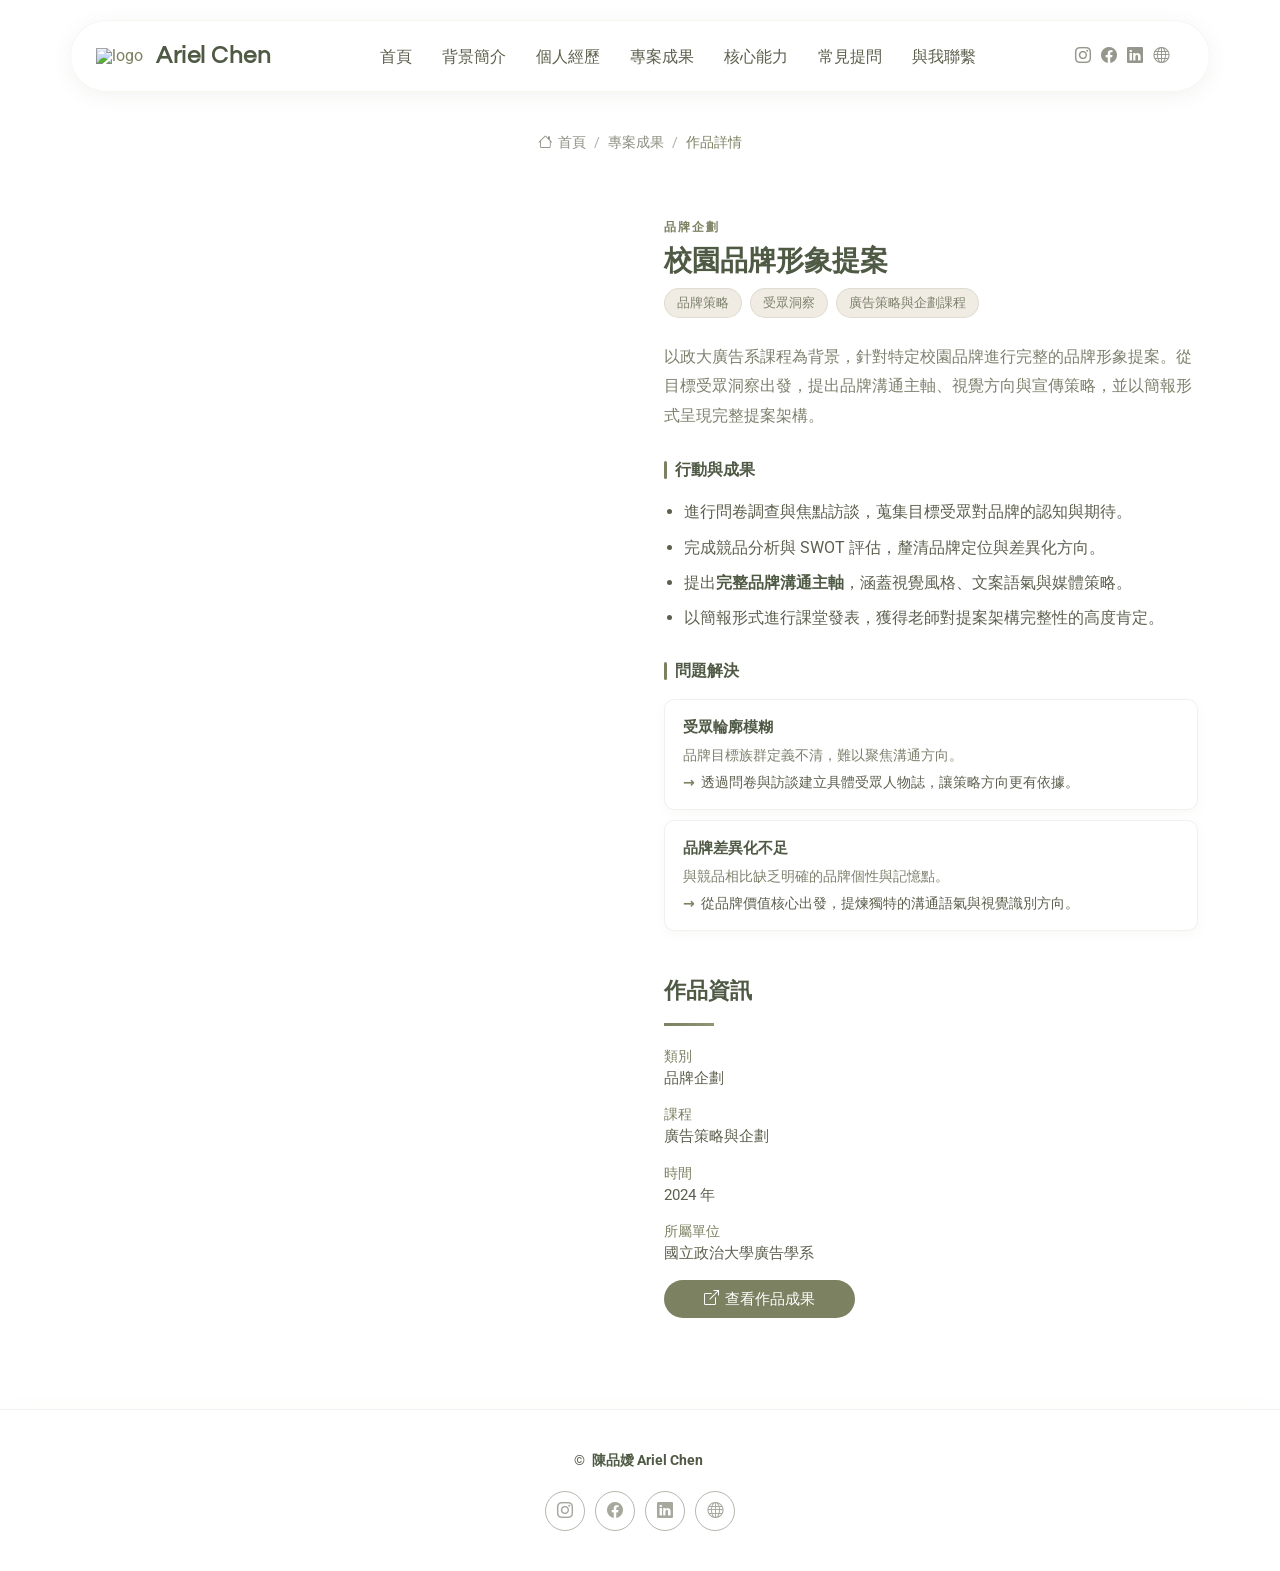
==== portfolio-details-1.html @ 8450b8ac "Add files via upload" ====
<!DOCTYPE html>
<html lang="zh-Hant">

<head>
  <meta charset="utf-8">
  <meta content="width=device-width, initial-scale=1.0" name="viewport">
  <title>校園品牌形象提案｜陳品嬡 Ariel Chen</title>
  <meta name="description" content="校園品牌形象提案作品詳情">
  <meta name="keywords" content="品牌企劃, 校園品牌, 廣告提案, 陳品嬡">
  <link href="assets/img/favicon.png" rel="icon">
  <link href="assets/img/apple-touch-icon.png" rel="apple-touch-icon">
  <link href="https://fonts.googleapis.com" rel="preconnect">
  <link href="https://fonts.gstatic.com" rel="preconnect" crossorigin>
  <link href="https://fonts.googleapis.com/css2?family=Roboto:ital,wght@0,100;0,300;0,400;0,500;0,700;0,900;1,100;1,300;1,400;1,500;1,700;1,900&family=Noto+Sans:ital,wght@0,100;0,200;0,300;0,400;0,500;0,600;0,700;0,800;0,900;1,100;1,200;1,300;1,400;1,500;1,600;1,700;1,800;1,900&family=Questrial:wght@400&display=swap" rel="stylesheet">
  <link href="assets/vendor/bootstrap/css/bootstrap.min.css" rel="stylesheet">
  <link href="assets/vendor/bootstrap-icons/bootstrap-icons.css" rel="stylesheet">
  <link href="assets/vendor/aos/aos.css" rel="stylesheet">
  <link href="assets/vendor/glightbox/css/glightbox.min.css" rel="stylesheet">
  <link href="assets/vendor/swiper/swiper-bundle.min.css" rel="stylesheet">
  <link href="assets/css/main.css" rel="stylesheet">
</head>

<body class="portfolio-details-page">

  <header id="header" class="header d-flex align-items-center sticky-top">
    <div class="header-container container-fluid container-xl position-relative d-flex align-items-center justify-content-between">
      <a href="index.html" class="logo d-flex align-items-center me-auto me-xl-0">
        <img src="assets/img/favicon.png" alt="logo" />
        <h1 class="sitename">Ariel Chen</h1>
      </a>
      <nav id="navmenu" class="navmenu">
        <ul>
          <li><a href="index.html#hero">首頁</a></li>
          <li><a href="index.html#about">背景簡介</a></li>
          <li><a href="index.html#resume">個人經歷</a></li>
          <li><a href="index.html#portfolio">專案成果</a></li>
          <li><a href="index.html#services">核心能力</a></li>
          <li><a href="index.html#faq">常見提問</a></li>
          <li><a href="index.html#contact">與我聯繫</a></li>
        </ul>
        <i class="mobile-nav-toggle d-xl-none bi bi-list"></i>
      </nav>
      <div class="header-social-links">
        <a href="https://www.instagram.com/" class="instagram"><i class="bi bi-instagram"></i></a>
        <a href="https://www.facebook.com" class="facebook"><i class="bi bi-facebook"></i></a>
        <a href="https://www.linkedin.com/" class="linkedin"><i class="bi bi-linkedin"></i></a>
        <a href="https://ariel0113.github.io/ariel-portfolio-website/" class="behance"><i class="bi bi-globe"></i></a>
      </div>
    </div>
  </header>

  <main class="main">

    <div class="page-title" style="padding-bottom:0">
      <div class="breadcrumbs" style="margin-bottom:0">
        <nav aria-label="breadcrumb">
          <ol class="breadcrumb">
            <li class="breadcrumb-item"><a href="index.html"><i class="bi bi-house"></i> 首頁</a></li>
            <li class="breadcrumb-item"><a href="index.html#portfolio">專案成果</a></li>
            <li class="breadcrumb-item active current">作品詳情</li>
          </ol>
        </nav>
      </div>
    </div>

    <section id="portfolio-details" class="portfolio-details section">
      <div class="container" data-aos="fade-up">
        <div class="row gy-4 g-lg-5">
          <div class="col-lg-6">
            <img src="assets/img/portfolio/portfolio-1.png" class="img-fluid mb-4" alt="">
            <img src="assets/img/portfolio/portfolio-6.png" class="img-fluid mb-4" alt="">
            <img src="assets/img/portfolio/portfolio-11.png" class="img-fluid mb-4" alt="">
            <img src="assets/img/portfolio/portfolio-4.png" class="img-fluid mb-4" alt="">
            <img src="assets/img/portfolio/portfolio-15.png" class="img-fluid mb-4" alt="">
            <img src="assets/img/portfolio/portfolio-10.png" class="img-fluid mb-4" alt="">
            <img src="assets/img/portfolio/portfolio-19.png" class="img-fluid mb-4" alt="">
          </div>

          <div class="col-lg-6">
            <div class="position-sticky" style="top: 40px">
              <div class="portfolio-description">

                <div class="mb-4">
                  <span style="display:inline-block; font-size:0.75rem; font-weight:700; letter-spacing:2px; text-transform:uppercase; color:var(--accent-color); margin-bottom:0.6rem">品牌企劃</span>
                  <h2 style="font-size:1.75rem; margin-bottom:0.5rem">校園品牌形象提案</h2>
                  <div style="display:flex; flex-wrap:wrap; gap:8px; margin-top:0.6rem">
                    <span style="font-size:0.8rem; padding:4px 12px; border-radius:50px; background:var(--soft-accent-2); color:var(--muted-color); border:1px solid rgba(123,129,97,0.15)">品牌策略</span>
                    <span style="font-size:0.8rem; padding:4px 12px; border-radius:50px; background:var(--soft-accent-2); color:var(--muted-color); border:1px solid rgba(123,129,97,0.15)">受眾洞察</span>
                    <span style="font-size:0.8rem; padding:4px 12px; border-radius:50px; background:var(--soft-accent-2); color:var(--muted-color); border:1px solid rgba(123,129,97,0.15)">廣告策略與企劃課程</span>
                  </div>
                </div>

                <p style="line-height:1.85; color:var(--muted-color)">
                  以政大廣告系課程為背景，針對特定校園品牌進行完整的品牌形象提案。從目標受眾洞察出發，提出品牌溝通主軸、視覺方向與宣傳策略，並以簡報形式呈現完整提案架構。
                </p>

                <div style="margin-top:1.75rem">
                  <div style="display:flex; align-items:center; gap:8px; margin-bottom:1rem">
                    <span style="width:3px; height:18px; background:var(--accent-color); border-radius:2px; display:inline-block"></span>
                    <span style="font-size:1rem; font-weight:700; color:var(--heading-color)">行動與成果</span>
                  </div>
                  <ul style="padding-left:1.25rem; margin:0; display:flex; flex-direction:column; gap:8px">
                    <li style="color:var(--default-color); line-height:1.7">進行問卷調查與焦點訪談，蒐集目標受眾對品牌的認知與期待。</li>
                    <li style="color:var(--default-color); line-height:1.7">完成競品分析與 SWOT 評估，釐清品牌定位與差異化方向。</li>
                    <li style="color:var(--default-color); line-height:1.7">提出<strong>完整品牌溝通主軸</strong>，涵蓋視覺風格、文案語氣與媒體策略。</li>
                    <li style="color:var(--default-color); line-height:1.7">以簡報形式進行課堂發表，獲得老師對提案架構完整性的高度肯定。</li>
                  </ul>
                </div>

                <div style="margin-top:1.75rem">
                  <div style="display:flex; align-items:center; gap:8px; margin-bottom:1rem">
                    <span style="width:3px; height:18px; background:var(--accent-color); border-radius:2px; display:inline-block"></span>
                    <span style="font-size:1rem; font-weight:700; color:var(--heading-color)">問題解決</span>
                  </div>
                  <div style="display:flex; flex-direction:column; gap:10px">
                    <div style="padding:16px 18px; border-radius:10px; background:var(--surface-color); border:1px solid rgba(123,129,97,0.1); box-shadow:0 4px 12px rgba(95,102,79,0.04)">
                      <div style="font-size:0.95rem; font-weight:700; color:var(--heading-color); margin-bottom:6px">受眾輪廓模糊</div>
                      <div style="font-size:0.88rem; color:var(--muted-color); margin-bottom:6px">品牌目標族群定義不清，難以聚焦溝通方向。</div>
                      <div style="font-size:0.88rem; color:var(--default-color); display:flex; gap:6px"><span style="color:var(--accent-color); font-weight:700; flex-shrink:0">→</span>透過問卷與訪談建立具體受眾人物誌，讓策略方向更有依據。</div>
                    </div>
                    <div style="padding:16px 18px; border-radius:10px; background:var(--surface-color); border:1px solid rgba(123,129,97,0.1); box-shadow:0 4px 12px rgba(95,102,79,0.04)">
                      <div style="font-size:0.95rem; font-weight:700; color:var(--heading-color); margin-bottom:6px">品牌差異化不足</div>
                      <div style="font-size:0.88rem; color:var(--muted-color); margin-bottom:6px">與競品相比缺乏明確的品牌個性與記憶點。</div>
                      <div style="font-size:0.88rem; color:var(--default-color); display:flex; gap:6px"><span style="color:var(--accent-color); font-weight:700; flex-shrink:0">→</span>從品牌價值核心出發，提煉獨特的溝通語氣與視覺識別方向。</div>
                    </div>
                  </div>
                </div>

              </div>

              <div class="portfolio-info mt-5">
                <h3>作品資訊</h3>
                <ul>
                  <li><strong>類別</strong> 品牌企劃</li>
                  <li><strong>課程</strong> 廣告策略與企劃</li>
                  <li><strong>時間</strong> 2024 年</li>
                  <li><strong>所屬單位</strong> 國立政治大學廣告學系</li>
                  <li><a href="#" class="btn-visit align-self-start"><i class="bi bi-box-arrow-up-right" style="margin-right:6px"></i>查看作品成果</a></li>
                </ul>
              </div>
            </div>
          </div>
        </div>
      </div>
    </section>

  </main>

  <footer id="footer" class="footer">
    <div class="container">
      <div class="copyright text-center">
        <p>© <strong class="px-1 sitename">陳品嬡 Ariel Chen</strong></p>
      </div>
      <div class="social-links d-flex justify-content-center">
        <a href="https://www.instagram.com/"><i class="bi bi-instagram"></i></a>
        <a href="https://www.facebook.com"><i class="bi bi-facebook"></i></a>
        <a href="https://www.linkedin.com/"><i class="bi bi-linkedin"></i></a>
        <a href="https://ariel0113.github.io/ariel-portfolio-website/"><i class="bi bi-globe"></i></a>
      </div>
    </div>
  </footer>

  <a href="#" id="scroll-top" class="scroll-top d-flex align-items-center justify-content-center"><i class="bi bi-arrow-up-short"></i></a>

  <script src="assets/vendor/bootstrap/js/bootstrap.bundle.min.js"></script>
  <script src="assets/vendor/php-email-form/validate.js"></script>
  <script src="assets/vendor/aos/aos.js"></script>
  <script src="assets/vendor/waypoints/noframework.waypoints.js"></script>
  <script src="assets/vendor/glightbox/js/glightbox.min.js"></script>
  <script src="assets/vendor/imagesloaded/imagesloaded.pkgd.min.js"></script>
  <script src="assets/vendor/isotope-layout/isotope.pkgd.min.js"></script>
  <script src="assets/vendor/swiper/swiper-bundle.min.js"></script>
  <script src="assets/js/main.js"></script>

</body>
</html>
---- assets/css/main.css ----
/**
* Template Name: EasyFolio
* Template URL: https://bootstrapmade.com/easyfolio-bootstrap-portfolio-template/
* Updated: Feb 21 2025 with Bootstrap v5.3.3
* Author: BootstrapMade.com
* License: https://bootstrapmade.com/license/
*/

/*--------------------------------------------------------------
# Font & Color Variables
--------------------------------------------------------------*/
/* Fonts */
:root {
  --default-font:
    "Roboto", system-ui, -apple-system, "Segoe UI", Roboto, "Helvetica Neue",
    Arial, "Noto Sans", "Liberation Sans", sans-serif, "Apple Color Emoji",
    "Segoe UI Emoji", "Segoe UI Symbol", "Noto Color Emoji";
  --heading-font: "Questrial", sans-serif;
  --nav-font: "Noto Sans", sans-serif;
}

/* Global Colors */
:root {
  --background-color: #ffffff; /* 白底保留 */
  --default-color: #5d604e; /* 主要內文：灰綠 */
  --heading-color: #4f5a45; /* 主標題：深墨綠 */
  --accent-color: #7b8161; /* 強調色：橄欖綠 */
  --accent-color-2: #8f9673; /* 次強調色 */
  --muted-color: #7d816c; /* 次要文字 */
  --soft-accent: #ebe3d3; /* 淺米色裝飾 */
  --soft-accent-2: #f0ece4; /* 第二層淺米色裝飾 */
  --surface-color: #ffffff; /* 卡片維持白色 */
  --contrast-color: #ffffff;
}

/* Nav Menu Colors */
:root {
  --nav-color: #5b5f4b;
  --nav-hover-color: #7b8161;
  --nav-mobile-background-color: #ffffff;
  --nav-dropdown-background-color: #ffffff;
  --nav-dropdown-color: #5b5f4b;
  --nav-dropdown-hover-color: #7b8161;
}

/* Light Background */
.light-background {
  --background-color: #fafaf8;
  --surface-color: #ffffff;
}

/* Dark Background */
.dark-background {
  --background-color: #5f664f;
  --default-color: #ffffff;
  --heading-color: #ffffff;
  --surface-color: #72785f;
  --contrast-color: #ffffff;
}

/* Smooth scroll */
:root {
  scroll-behavior: smooth;
}

/*--------------------------------------------------------------
# General Styling & Shared Classes
--------------------------------------------------------------*/
body {
  color: var(--default-color);
  background-color: var(--background-color);
  font-family: var(--default-font);
}

a {
  color: var(--accent-color);
  text-decoration: none;
  transition: 0.3s;
}

a:hover {
  color: var(--heading-color);
  text-decoration: none;
}

h1,
h2,
h3,
h4,
h5,
h6 {
  color: var(--heading-color);
  font-family: var(--heading-font);
}

strong {
  color: var(--heading-color);
}

/* PHP Email Form Messages */
.php-email-form .error-message {
  display: none;
  background: #c94d4d;
  color: #ffffff;
  text-align: left;
  padding: 15px;
  margin-bottom: 24px;
  font-weight: 600;
}

.php-email-form .sent-message {
  display: none;
  color: #ffffff;
  background: var(--accent-color);
  text-align: center;
  padding: 15px;
  margin-bottom: 24px;
  font-weight: 600;
}

.php-email-form .loading {
  display: none;
  background: var(--surface-color);
  text-align: center;
  padding: 15px;
  margin-bottom: 24px;
}

.php-email-form .loading:before {
  content: "";
  display: inline-block;
  border-radius: 50%;
  width: 24px;
  height: 24px;
  margin: 0 10px -6px 0;
  border: 3px solid var(--accent-color);
  border-top-color: var(--surface-color);
  animation: php-email-form-loading 1s linear infinite;
}

@keyframes php-email-form-loading {
  0% {
    transform: rotate(0deg);
  }

  100% {
    transform: rotate(360deg);
  }
}

/*--------------------------------------------------------------
# Global Header
--------------------------------------------------------------*/
.header {
  color: var(--default-color);
  background-color: var(--background-color);
  padding: 20px 0;
  transition: all 0.5s;
  z-index: 997;
}

.header .header-container {
  background: rgba(255, 255, 255, 0.92);
  backdrop-filter: blur(8px);
  border-radius: 50px;
  padding: 5px 25px;
  box-shadow: 0px 4px 20px rgba(95, 102, 79, 0.08);
  border: 1px solid rgba(123, 129, 97, 0.08);
}

.header .logo {
  line-height: 1;
}

.header .logo img {
  max-height: 36px;
  margin-right: 8px;
}

.header .logo h1 {
  font-size: 24px;
  margin: 0;
  padding-left: 5px;
  font-weight: 600;
  color: var(--heading-color);
  letter-spacing: 0.5px;
}

.header .header-social-links {
  padding-right: 15px;
}

.header .header-social-links a {
  color: color-mix(in srgb, var(--default-color), transparent 35%);
  padding-left: 6px;
  display: inline-block;
  transition: 0.3s;
  font-size: 16px;
}

.header .header-social-links a:hover {
  color: var(--accent-color);
}

.header .header-social-links a i {
  line-height: 0px;
}

@media (max-width: 1200px) {
  .header {
    padding-top: 10px;
  }

  .header .header-container {
    margin-left: 10px;
    margin-right: 10px;
    padding: 10px 5px 10px 15px;
  }

  .header .logo {
    order: 1;
  }

  .header .header-social-links {
    order: 2;
  }

  .header .navmenu {
    order: 3;
  }
}

/*--------------------------------------------------------------
# Navigation Menu
--------------------------------------------------------------*/
/* Desktop */
@media (min-width: 1200px) {
  .navmenu {
    padding: 0;
  }

  .navmenu ul {
    margin: 0;
    padding: 0;
    display: flex;
    list-style: none;
    align-items: center;
  }

  .navmenu li {
    position: relative;
  }

  .navmenu a,
  .navmenu a:focus {
    color: var(--nav-color);
    padding: 18px 15px;
    font-size: 16px;
    font-family: var(--nav-font);
    font-weight: 500;
    display: flex;
    align-items: center;
    justify-content: space-between;
    white-space: nowrap;
    transition: 0.3s;
  }

  .navmenu a i,
  .navmenu a:focus i {
    font-size: 12px;
    line-height: 0;
    margin-left: 5px;
    transition: 0.3s;
  }

  .navmenu li:last-child a {
    padding-right: 0;
  }

  .navmenu li:hover > a,
  .navmenu .active,
  .navmenu .active:focus {
    color: var(--nav-hover-color);
  }

  .navmenu .dropdown ul {
    margin: 0;
    padding: 10px 0;
    background: var(--nav-dropdown-background-color);
    display: block;
    position: absolute;
    visibility: hidden;
    left: 14px;
    top: 130%;
    opacity: 0;
    transition: 0.3s;
    border-radius: 10px;
    z-index: 99;
    box-shadow: 0px 10px 30px rgba(95, 102, 79, 0.1);
    border: 1px solid rgba(123, 129, 97, 0.08);
  }

  .navmenu .dropdown ul li {
    min-width: 200px;
  }

  .navmenu .dropdown ul a {
    padding: 10px 20px;
    font-size: 15px;
    text-transform: none;
    color: var(--nav-dropdown-color);
  }

  .navmenu .dropdown ul a i {
    font-size: 12px;
  }

  .navmenu .dropdown ul a:hover,
  .navmenu .dropdown ul .active:hover,
  .navmenu .dropdown ul li:hover > a {
    color: var(--nav-dropdown-hover-color);
  }

  .navmenu .dropdown:hover > ul {
    opacity: 1;
    top: 100%;
    visibility: visible;
  }

  .navmenu .dropdown .dropdown ul {
    top: 0;
    left: -90%;
    visibility: hidden;
  }

  .navmenu .dropdown .dropdown:hover > ul {
    opacity: 1;
    top: 0;
    left: -100%;
    visibility: visible;
  }
}

/* Mobile */
@media (max-width: 1199px) {
  .mobile-nav-toggle {
    color: var(--nav-color);
    font-size: 28px;
    line-height: 0;
    margin-right: 10px;
    cursor: pointer;
    transition: color 0.3s;
  }

  .navmenu {
    padding: 0;
    z-index: 9997;
  }

  .navmenu ul {
    display: none;
    list-style: none;
    position: absolute;
    inset: 60px 20px 20px 20px;
    padding: 10px 0;
    margin: 0;
    border-radius: 12px;
    background-color: var(--nav-mobile-background-color);
    overflow-y: auto;
    transition: 0.3s;
    z-index: 9998;
    box-shadow: 0px 0px 30px rgba(95, 102, 79, 0.12);
  }

  .navmenu a,
  .navmenu a:focus {
    color: var(--nav-dropdown-color);
    padding: 10px 20px;
    font-family: var(--nav-font);
    font-size: 17px;
    font-weight: 500;
    display: flex;
    align-items: center;
    justify-content: space-between;
    white-space: nowrap;
    transition: 0.3s;
  }

  .navmenu a i,
  .navmenu a:focus i {
    font-size: 12px;
    line-height: 0;
    margin-left: 5px;
    width: 30px;
    height: 30px;
    display: flex;
    align-items: center;
    justify-content: center;
    border-radius: 50%;
    transition: 0.3s;
    background-color: color-mix(in srgb, var(--accent-color), transparent 88%);
  }

  .navmenu a i:hover,
  .navmenu a:focus i:hover {
    background-color: var(--accent-color);
    color: var(--contrast-color);
  }

  .navmenu a:hover,
  .navmenu .active,
  .navmenu .active:focus {
    color: var(--nav-dropdown-hover-color);
  }

  .navmenu .active i,
  .navmenu .active:focus i {
    background-color: var(--accent-color);
    color: var(--contrast-color);
    transform: rotate(180deg);
  }

  .navmenu .dropdown ul {
    position: static;
    display: none;
    z-index: 99;
    padding: 10px 0;
    margin: 10px 20px;
    background-color: var(--nav-dropdown-background-color);
    border: 1px solid color-mix(in srgb, var(--default-color), transparent 88%);
    box-shadow: none;
    transition: all 0.5s ease-in-out;
  }

  .navmenu .dropdown ul ul {
    background-color: rgba(123, 129, 97, 0.05);
  }

  .navmenu .dropdown > .dropdown-active {
    display: block;
    background-color: rgba(123, 129, 97, 0.04);
  }

  .mobile-nav-active {
    overflow: hidden;
  }

  .mobile-nav-active .mobile-nav-toggle {
    color: #fff;
    position: absolute;
    font-size: 32px;
    top: 15px;
    right: 15px;
    margin-right: 0;
    z-index: 9999;
  }

  .mobile-nav-active .navmenu {
    position: fixed;
    overflow: hidden;
    inset: 0;
    background: rgba(79, 90, 69, 0.45);
    transition: 0.3s;
  }

  .mobile-nav-active .navmenu > ul {
    display: block;
  }
}

/*--------------------------------------------------------------
# Global Footer
--------------------------------------------------------------*/
.footer {
  color: var(--default-color);
  background-color: #ffffff;
  font-size: 14px;
  padding: 40px 0;
  position: relative;
  box-shadow: 0 5px 25px rgba(95, 102, 79, 0.04);
  border-top: 1px solid rgba(123, 129, 97, 0.1);
}

.footer .copyright p {
  margin-bottom: 0;
}

.footer .social-links {
  margin-top: 20px;
}

.footer .social-links a {
  display: flex;
  align-items: center;
  justify-content: center;
  width: 40px;
  height: 40px;
  border-radius: 50%;
  border: 1px solid color-mix(in srgb, var(--default-color), transparent 55%);
  font-size: 16px;
  color: color-mix(in srgb, var(--default-color), transparent 45%);
  margin: 0 5px;
  transition: 0.3s;
}

.footer .social-links a:hover {
  color: var(--accent-color);
  border-color: var(--accent-color);
  background-color: color-mix(in srgb, var(--soft-accent), white 30%);
}

.footer .credits {
  margin-top: 10px;
  font-size: 13px;
  text-align: center;
  color: var(--muted-color);
}

/*--------------------------------------------------------------
# Scroll Top Button
--------------------------------------------------------------*/
.scroll-top {
  position: fixed;
  visibility: hidden;
  opacity: 0;
  right: 15px;
  bottom: -15px;
  z-index: 99999;
  background-color: var(--accent-color);
  width: 44px;
  height: 44px;
  border-radius: 50px;
  transition: all 0.4s;
  box-shadow: 0 8px 20px rgba(123, 129, 97, 0.22);
}

.scroll-top i {
  font-size: 24px;
  color: var(--contrast-color);
  line-height: 0;
}

.scroll-top:hover {
  background-color: var(--heading-color);
  color: var(--contrast-color);
}

.scroll-top.active {
  visibility: visible;
  opacity: 1;
  bottom: 15px;
}

/*--------------------------------------------------------------
# Disable aos animation delay on mobile devices
--------------------------------------------------------------*/
@media screen and (max-width: 768px) {
  [data-aos-delay] {
    transition-delay: 0 !important;
  }
}

/*--------------------------------------------------------------
# Global Page Titles & Breadcrumbs
--------------------------------------------------------------*/
.page-title {
  text-align: center;
  padding: 20px 0;
}

.page-title .breadcrumbs {
  margin-bottom: 1.5rem;
}

.page-title .breadcrumbs .breadcrumb {
  justify-content: center;
  margin: 0;
  padding: 0;
  background: none;
}

.page-title .breadcrumbs .breadcrumb .breadcrumb-item {
  font-size: 0.9rem;
  color: color-mix(in srgb, var(--default-color), transparent 30%);
}

.page-title .breadcrumbs .breadcrumb .breadcrumb-item.active {
  color: var(--accent-color);
}

.page-title .breadcrumbs .breadcrumb .breadcrumb-item a {
  color: inherit;
  text-decoration: none;
  transition: color 0.3s ease;
}

.page-title .breadcrumbs .breadcrumb .breadcrumb-item a:hover {
  color: var(--accent-color);
}

.page-title .breadcrumbs .breadcrumb .breadcrumb-item a i {
  font-size: 0.9rem;
  margin-right: 0.2rem;
}

.page-title
  .breadcrumbs
  .breadcrumb
  .breadcrumb-item
  + .breadcrumb-item::before {
  color: color-mix(in srgb, var(--default-color), transparent 50%);
}

.page-title .title-wrapper {
  max-width: 800px;
  margin: 0 auto;
  padding: 1rem 0;
}

.page-title .title-wrapper h1 {
  font-size: 2.5rem;
  margin-bottom: 1rem;
  font-weight: 700;
  color: var(--heading-color);
}

.page-title .title-wrapper p {
  font-size: 1.1rem;
  color: color-mix(in srgb, var(--default-color), transparent 20%);
  margin: 0;
  line-height: 1.6;
}

@media (max-width: 768px) {
  .page-title .title-wrapper h1 {
    font-size: 2rem;
  }

  .page-title .title-wrapper p {
    font-size: 1rem;
  }
}

@media (max-width: 576px) {
  .page-title .title-wrapper h1 {
    font-size: 1.75rem;
  }
}

/*--------------------------------------------------------------
# Global Sections
--------------------------------------------------------------*/
section,
.section {
  color: var(--default-color);
  background-color: var(--background-color);
  padding: 60px 0;
  scroll-margin-top: 90px;
  overflow: clip;
}

@media (max-width: 1199px) {
  section,
  .section {
    scroll-margin-top: 66px;
  }
}

/*--------------------------------------------------------------
# Global Section Titles
--------------------------------------------------------------*/
.section-title {
  text-align: center;
  padding-bottom: 60px;
  position: relative;
}

.section-title h2 {
  font-size: 42px;
  font-weight: 700;
  margin-bottom: 10px;
  background: linear-gradient(120deg, #4f5a45, #7b8161, #8f9673);
  -webkit-background-clip: text;
  -webkit-text-fill-color: transparent;
  background-clip: text;
  position: relative;
}

.section-title .title-shape {
  width: 200px;
  height: 20px;
  margin: 0 auto;
  color: var(--accent-color-2);
  opacity: 0.6;
}

.section-title .title-shape svg {
  width: 100%;
  height: 100%;
}

.section-title p {
  margin: 15px auto 0;
  font-size: 16px;
  max-width: 700px;
  color: color-mix(in srgb, var(--muted-color), transparent 15%);
  line-height: 1.8;
}

@media (max-width: 768px) {
  .section-title h2 {
    font-size: 32px;
  }

  .section-title .subtitle-wrapper .subtitle {
    font-size: 13px;
  }
}

/*--------------------------------------------------------------
# Hero Section
--------------------------------------------------------------*/
.hero {
  padding: 80px 0;
  position: relative;
  overflow: hidden;
}

.hero .content h2 {
  font-size: 3.5rem;
  font-weight: 700;
  line-height: 1.2;
  margin-bottom: 1.5rem;
  color: var(--heading-color);
}

@media (max-width: 991px) {
  .hero .content h2 {
    font-size: 2.5rem;
  }
}

.hero .content .lead {
  font-size: 1.25rem;
  margin-bottom: 2rem;
  color: var(--muted-color);
}

.hero .cta-buttons {
  display: flex;
  gap: 1rem;
  margin-bottom: 3rem;
}

@media (max-width: 576px) {
  .hero .cta-buttons {
    flex-direction: column;
  }
}

.hero .cta-buttons .btn {
  padding: 0.8rem 2rem;
  font-size: 1rem;
  font-weight: 500;
  border-radius: 50px;
  transition: all 0.3s ease;
}

.hero .cta-buttons .btn.btn-primary {
  background-color: var(--accent-color);
  border-color: var(--accent-color);
  color: var(--contrast-color);
  box-shadow: 0 10px 25px rgba(123, 129, 97, 0.22);
}

.hero .cta-buttons .btn.btn-primary:hover {
  background-color: var(--heading-color);
  border-color: var(--heading-color);
  transform: translateY(-2px);
}

.hero .cta-buttons .btn.btn-outline {
  border: 2px solid color-mix(in srgb, var(--accent-color), transparent 60%);
  color: var(--accent-color);
  background: transparent;
}

.hero .cta-buttons .btn.btn-outline:hover {
  background-color: var(--soft-accent);
  border-color: var(--accent-color);
  color: var(--heading-color);
  transform: translateY(-2px);
}

.hero .hero-stats {
  display: flex;
  gap: 3rem;
  margin-top: 2rem;
}

@media (max-width: 576px) {
  .hero .hero-stats {
    flex-direction: column;
    gap: 1.5rem;
  }
}

.hero .hero-stats .stat-item:nth-child(1) .stat-number {
  color: var(--heading-color);
}

.hero .hero-stats .stat-item:nth-child(2) .stat-number {
  color: var(--accent-color);
}

.hero .hero-stats .stat-item:nth-child(3) .stat-number {
  color: var(--accent-color-2);
}

.hero .hero-stats .stat-item .stat-number {
  display: block;
  font-size: 2.5rem;
  font-weight: 700;
  line-height: 1;
}

.hero .hero-stats .stat-item .stat-label {
  font-size: 0.9rem;
  color: color-mix(in srgb, var(--muted-color), transparent 18%);
  margin-top: 0.5rem;
  display: block;
}

.hero .hero-image {
  position: relative;
  padding: 2rem;
}

.hero .hero-image img {
  position: relative;
  z-index: 2;
  border-radius: 24px;
  box-shadow: 0 20px 50px rgba(95, 102, 79, 0.1);
}

.hero .hero-image .shape-1,
.hero .hero-image .shape-2 {
  position: absolute;
  border-radius: 30% 70% 70% 30%/30% 30% 70% 70%;
  z-index: 1;
}

.hero .hero-image .shape-1 {
  width: 300px;
  height: 300px;
  background-color: color-mix(in srgb, var(--soft-accent-2), transparent 28%);
  top: -20px;
  right: -20px;
  animation: morphShape 15s linear infinite;
}

.hero .hero-image .shape-2 {
  width: 200px;
  height: 200px;
  background-color: color-mix(in srgb, var(--accent-color-2), transparent 88%);
  bottom: -20px;
  left: -20px;
  animation: morphShape 20s linear infinite reverse;
}

@media (max-width: 991px) {
  .hero {
    text-align: center;
    padding: 60px 0;
  }

  .hero .cta-buttons {
    justify-content: center;
  }

  .hero .hero-stats {
    justify-content: center;
  }

  .hero .hero-image {
    margin-top: 3rem;
  }
}

@keyframes morphShape {
  0% {
    border-radius: 30% 70% 70% 30%/30% 30% 70% 70%;
  }

  25% {
    border-radius: 58% 42% 75% 25%/76% 46% 54% 24%;
  }

  50% {
    border-radius: 50% 50% 33% 67%/55% 27% 73% 45%;
  }

  75% {
    border-radius: 33% 67% 58% 42%/63% 68% 32% 37%;
  }

  100% {
    border-radius: 30% 70% 70% 30%/30% 30% 70% 70%;
  }
}

/*--------------------------------------------------------------
# About Section
--------------------------------------------------------------*/
.about .about-image {
  position: relative;
}

.about .about-image img {
  box-shadow: 0 20px 45px rgba(95, 102, 79, 0.08);
}

.about .about-content {
  padding-left: 2rem;
  padding-top: 0;
  margin-top: 0;
}

.about .about-image img {
  display: block;
}

@media (max-width: 991.98px) {
  .about .about-content {
    padding-left: 0;
    margin-top: 3rem;
  }
}

.about .about-content .subtitle {
  font-size: 0.875rem;
  font-weight: 700;
  letter-spacing: 2px;
  color: var(--accent-color);
  margin-bottom: 1rem;
  display: block;
  text-transform: uppercase;
}

.about .about-content h2 {
  font-size: 2rem;
  font-weight: 700;
  margin-bottom: 1.5rem;
  color: var(--heading-color);
}

.about .about-content .lead {
  font-size: 1.1rem;
  color: var(--muted-color);
}

.about .personal-info {
  margin-top: 2rem;
  padding: 2rem;
  background-color: var(--surface-color);
  border-radius: 1rem;
  box-shadow: 0 15px 35px rgba(95, 102, 79, 0.06);
  border: 1px solid rgba(123, 129, 97, 0.08);
}

.about .personal-info .info-item {
  display: flex;
  flex-direction: column;
  gap: 0.5rem;
}

.about .personal-info .info-item .label {
  font-size: 0.875rem;
  color: color-mix(in srgb, var(--muted-color), transparent 18%);
}

.about .personal-info .info-item .value {
  font-weight: 600;
  color: var(--heading-color);
}

.about .signature {
  display: flex;
  align-items: center;
  gap: 1.5rem;
}

.about .signature .signature-image {
  max-width: 150px;
}

.about .signature .signature-info h4 {
  font-size: 1.25rem;
  margin-bottom: 0.25rem;
  color: var(--heading-color);
}

.about .signature .signature-info p {
  font-size: 0.875rem;
  color: var(--muted-color);
  margin: 0;
}

/*--------------------------------------------------------------
# Skills Section
--------------------------------------------------------------*/
.skills .skill-box .progress {
  background-color: #f5f5ef;
  border-radius: 50px;
  height: 8px;
  margin-top: 5px;
  overflow: hidden;
}

.skills .skill-box h3 {
  font-size: 1.2rem;
  margin-bottom: 1rem;
  font-weight: 600;
}

.skills .skill-box p {
  font-size: 0.9rem;
  margin-bottom: 0.8rem;
  color: var(--muted-color);
}

.skills .skill-box h3 {
  color: var(--heading-color);
}

.skills .skill-box .progress {
  background-color: var(--soft-accent-2);
  border-radius: 50px;
  height: 8px;
  margin-top: 5px;
  overflow: hidden;
}

.skills .skill-box .progress .progress-bar {
  background: linear-gradient(
    90deg,
    var(--accent-color),
    var(--accent-color-2)
  );
  height: 100%;
  position: relative;
  border-radius: 50px;
  transition: 0.9s;
  width: 1px;
}

/*--------------------------------------------------------------
# Resume Section
--------------------------------------------------------------*/
.resume .resume-wrapper .resume-block {
  margin-bottom: 3rem;
}

.resume .resume-wrapper .resume-block:last-child {
  margin-bottom: 0;
}

.resume .resume-wrapper .resume-block h2 {
  font-size: 2rem;
  margin-bottom: 0.8rem;
  font-weight: 700;
  color: var(--heading-color);
}

.resume .resume-wrapper .resume-block .lead {
  color: var(--muted-color);
  margin-bottom: 3rem;
}

.resume .resume-wrapper .timeline {
  position: relative;
}

.resume .resume-wrapper .timeline::before {
  content: "";
  position: absolute;
  left: 20%;
  top: 0;
  height: 100%;
  width: 2px;
  background-color: color-mix(in srgb, var(--accent-color), transparent 78%);
}

.resume .resume-wrapper .timeline .timeline-item {
  display: flex;
  align-items: flex-start;
  margin-bottom: 2.5rem;
  position: relative;
}

.resume .resume-wrapper .timeline .timeline-item:last-child {
  margin-bottom: 0;
}

.resume .resume-wrapper .timeline .timeline-item .timeline-left {
  width: 20%;
  padding-right: 3rem;
}

.resume .resume-wrapper .timeline .timeline-item .timeline-left .company {
  color: var(--heading-color);
  font-weight: 600;
  font-size: 1.1rem;
  margin-bottom: 0.25rem;
}

.resume .resume-wrapper .timeline .timeline-item .timeline-left .period {
  color: var(--accent-color);
  font-size: 0.9rem;
}

.resume .resume-wrapper .timeline .timeline-item .timeline-dot {
  position: absolute;
  left: calc(20% + 1px);
  transform: translateX(-50%);
  width: 1rem;
  height: 1rem;
  background: linear-gradient(
    135deg,
    var(--accent-color),
    var(--accent-color-2)
  );
  border-radius: 50%;
  box-shadow: 0 0 0 6px color-mix(in srgb, var(--soft-accent), white 35%);
}

.resume .resume-wrapper .timeline .timeline-item .timeline-right {
  width: 70%;
  padding-left: 3rem;
  margin-top: -4px;
}

.resume .resume-wrapper .timeline .timeline-item .timeline-right .position {
  color: var(--heading-color);
  font-size: 1.2rem;
  margin-bottom: 0.6rem;
  font-weight: 600;
}

.resume .resume-wrapper .timeline .timeline-item .timeline-right .description {
  color: var(--muted-color);
}

.resume .resume-wrapper .timeline .timeline-item .timeline-right ul {
  padding-left: 15px;
}

.resume .resume-wrapper .timeline .timeline-item .timeline-right ul li {
  padding-bottom: 12px;
  color: var(--default-color);
}

@media (max-width: 992px) {
  .resume .resume-wrapper .resume-block h2 {
    font-size: 2rem;
  }

  .resume .resume-wrapper .timeline::before {
    left: 1rem;
  }

  .resume .resume-wrapper .timeline .timeline-item {
    flex-direction: column;
    margin-bottom: 20px;
  }

  .resume .resume-wrapper .timeline .timeline-item .timeline-left {
    width: 100%;
    text-align: left;
    padding-right: 0;
    padding-left: 2.5rem;
    margin-bottom: 1.6rem;
    margin-top: -4px;
  }

  .resume .resume-wrapper .timeline .timeline-item .timeline-dot {
    left: calc(1rem + 1px);
  }

  .resume .resume-wrapper .timeline .timeline-item .timeline-right {
    width: 100%;
    padding-left: 2.5rem;
  }
}

/*--------------------------------------------------------------
# Portfolio Section
--------------------------------------------------------------*/
.portfolio .portfolio-filters-container {
  margin-bottom: 40px;
}

.portfolio .portfolio-filters {
  display: flex;
  justify-content: center;
  gap: 15px;
  flex-wrap: wrap;
  padding: 0;
  margin: 0;
  list-style: none;
}

.portfolio .portfolio-filters li {
  font-size: 15px;
  font-weight: 500;
  padding: 8px 20px;
  cursor: pointer;
  border-radius: 30px;
  background-color: #ffffff;
  color: var(--default-color);
  transition: all 0.3s ease-in-out;
  border: 1px solid rgba(123, 129, 97, 0.1);
}

.portfolio .portfolio-filters li:hover {
  background-color: var(--soft-accent);
  color: var(--heading-color);
  transform: translateY(-2px);
}

.portfolio .portfolio-filters li.filter-active {
  background-color: var(--accent-color);
  color: var(--contrast-color);
}

.portfolio .portfolio-card {
  background-color: var(--surface-color);
  border-radius: 18px;
  overflow: hidden;
  box-shadow: 0 12px 30px rgba(95, 102, 79, 0.06);
  transition: all 0.3s ease-in-out;
  border: 1px solid rgba(123, 129, 97, 0.06);
}

.portfolio .portfolio-card:hover {
  transform: translateY(-10px);
  box-shadow: 0 20px 40px rgba(95, 102, 79, 0.1);
}

.portfolio .portfolio-card:hover .portfolio-overlay {
  opacity: 1;
  visibility: visible;
}

.portfolio .portfolio-card:hover .portfolio-overlay .portfolio-actions {
  transform: translateY(0);
}

.portfolio .portfolio-card .portfolio-image {
  position: relative;
  overflow: hidden;
  aspect-ratio: 16/10;
}

.portfolio .portfolio-card .portfolio-image img {
  width: 100%;
  height: 100%;
  object-fit: cover;
  transition: transform 0.6s ease-in-out;
}

.portfolio .portfolio-card:hover .portfolio-image img {
  transform: scale(1.06);
}

.portfolio .portfolio-card .portfolio-overlay {
  position: absolute;
  top: 0;
  left: 0;
  width: 100%;
  height: 100%;
  background: linear-gradient(to top, rgba(180, 160, 130, 0.82), transparent);
  opacity: 0;
  visibility: hidden;
  transition: all 0.4s ease-in-out;
  display: flex;
  align-items: flex-end;
  padding: 20px;
}

.portfolio .portfolio-card .portfolio-overlay .portfolio-actions {
  transform: translateY(20px);
  transition: all 0.4s ease-in-out;
  display: flex;
  gap: 15px;
}

.portfolio .portfolio-card .portfolio-overlay .portfolio-actions a {
  width: 45px;
  height: 45px;
  background-color: var(--surface-color);
  border-radius: 50%;
  display: flex;
  align-items: center;
  justify-content: center;
  color: var(--accent-color);
  font-size: 20px;
  transition: all 0.3s ease;
}

.portfolio .portfolio-card .portfolio-overlay .portfolio-actions a:hover {
  background-color: var(--accent-color);
  color: var(--contrast-color);
  transform: scale(1.1);
}

.portfolio .portfolio-card .portfolio-content {
  padding: 25px;
}

.portfolio .portfolio-card .portfolio-content .category {
  font-size: 14px;
  color: var(--accent-color);
  text-transform: uppercase;
  letter-spacing: 1px;
  font-weight: 700;
  display: block;
  margin-bottom: 10px;
}

.portfolio .portfolio-card .portfolio-content h3 {
  font-size: 20px;
  margin: 0 0 15px;
  font-weight: 600;
  color: var(--heading-color);
  transition: color 0.3s ease;
}

.portfolio .portfolio-card .portfolio-content h3:hover {
  color: var(--accent-color);
}

.portfolio .portfolio-card .portfolio-content p {
  font-size: 15px;
  color: var(--muted-color);
  margin: 0;
  line-height: 1.6;
}

@media (max-width: 768px) {
  .portfolio .portfolio-filters li {
    font-size: 14px;
    padding: 6px 15px;
  }

  .portfolio .portfolio-card .portfolio-content {
    padding: 20px;
  }

  .portfolio .portfolio-card .portfolio-content h3 {
    font-size: 18px;
  }

  .portfolio .portfolio-card .portfolio-content p {
    font-size: 14px;
  }
}

/*--------------------------------------------------------------
# Testimonials Section
--------------------------------------------------------------*/
.testimonials .testimonials-slider {
  width: 100%;
  position: relative;
  padding-bottom: 60px;
}

.testimonials .swiper-wrapper {
  height: auto;
}

.testimonials .testimonial-item {
  background-color: var(--surface-color);
  padding: 40px;
  border-radius: 20px;
  box-shadow: 0 12px 30px rgba(95, 102, 79, 0.05);
  border: 1px solid rgba(123, 129, 97, 0.06);
}

@media (max-width: 575px) {
  .testimonials .testimonial-item {
    padding: 20px;
  }
}

.testimonials .testimonial-item h2 {
  font-size: 24px;
  font-weight: 600;
  margin-bottom: 20px;
  color: var(--heading-color);
}

.testimonials .testimonial-item p {
  font-size: 16px;
  line-height: 1.8;
  margin-bottom: 30px;
  font-style: italic;
  color: var(--muted-color);
}

.testimonials .testimonial-item .profile {
  gap: 15px;
}

.testimonials .testimonial-item .profile .profile-img {
  width: 60px;
  height: 60px;
  border-radius: 50%;
  object-fit: cover;
}

.testimonials .testimonial-item .profile .profile-info h3 {
  font-size: 18px;
  margin: 0;
  font-weight: 600;
  color: var(--heading-color);
}

.testimonials .testimonial-item .profile .profile-info span {
  font-size: 14px;
  color: var(--accent-color-2);
}

.testimonials .testimonial-item .featured-img-wrapper {
  min-height: 400px;
  position: relative;
  overflow: hidden;
  border-radius: 16px;
}

.testimonials .testimonial-item .featured-img {
  width: 100%;
  height: 100%;
  object-fit: cover;
  position: absolute;
  top: 0;
  left: 0;
}

.testimonials .swiper-navigation {
  position: absolute;
  bottom: 0;
  gap: 10px;
}

.testimonials .swiper-button-prev,
.testimonials .swiper-button-next {
  position: relative;
  left: auto;
  right: auto;
  top: auto;
  margin: 0;
  width: 44px;
  height: 44px;
  background-color: var(--surface-color);
  border-radius: 50%;
  border: 1px solid color-mix(in srgb, var(--default-color) 14%, transparent);
  transition: 0.3s;
}

.testimonials .swiper-button-prev::after,
.testimonials .swiper-button-next::after {
  font-size: 20px;
  color: var(--default-color);
}

.testimonials .swiper-button-prev:hover,
.testimonials .swiper-button-next:hover {
  background-color: var(--accent-color);
  border-color: var(--accent-color);
}

.testimonials .swiper-button-prev:hover::after,
.testimonials .swiper-button-next:hover::after {
  color: var(--contrast-color);
}

/*--------------------------------------------------------------
# Services Section
--------------------------------------------------------------*/
.services {
  padding: 60px 0;
}

.services .col-lg-4.mb-5 {
  padding-right: 2.5rem;
}

.services .servies-title {
  font-size: 2rem;
  margin-bottom: 1.5rem;
  color: var(--heading-color);
  line-height: 1.3;
}

.services .services-label {
  display: inline-block;
  font-size: 0.8rem;
  font-weight: 700;
  letter-spacing: 2px;
  text-transform: uppercase;
  color: var(--accent-color);
  margin-bottom: 0.75rem;
}

.services .services-tags {
  display: flex;
  flex-wrap: wrap;
  gap: 8px;
  margin-top: 0.5rem;
}

.services .services-tags span {
  font-size: 0.8rem;
  padding: 5px 12px;
  border-radius: 50px;
  background-color: var(--soft-accent-2);
  color: var(--muted-color);
  border: 1px solid rgba(123, 129, 97, 0.15);
}

.services .btn-outline-primary {
  color: var(--accent-color);
  border-color: var(--accent-color);
  padding: 10px 30px;
  border-radius: 50px;
  transition: all 0.3s ease;
}

.services .btn-outline-primary:hover {
  background-color: var(--soft-accent);
  color: var(--heading-color);
  border-color: var(--accent-color);
}

.services .service-item {
  background-color: var(--surface-color);
  padding: 22px 24px;
  border-radius: 14px;
  box-shadow: 0 10px 25px rgba(95, 102, 79, 0.05);
  height: 100%;
  transition: transform 0.3s ease;
  border: 1px solid rgba(123, 129, 97, 0.06);
}

.services .service-item:hover {
  transform: scale(1.03);
}

.services .service-item i {
  font-size: 2rem;
  color: var(--accent-color);
  display: inline-block;
  margin-bottom: 10px;
}

.services .service-item h3 {
  font-size: 1.1rem;
  margin-bottom: 8px;
}

.services .service-item h3 a {
  color: var(--heading-color);
}

.services .service-item h3 a:hover {
  color: var(--accent-color);
}

.services .service-item p {
  font-size: 0.9rem;
  color: var(--muted-color);
}

@media (max-width: 991px) {
  .services h2 {
    font-size: 2rem;
  }
}

/*--------------------------------------------------------------
# Faq Section
--------------------------------------------------------------*/
.faq .faq-container .faq-item {
  background-color: var(--surface-color);
  position: relative;
  padding: 20px;
  margin-bottom: 15px;
  border: 1px solid color-mix(in srgb, var(--default-color), transparent 85%);
  border-radius: 10px;
  overflow: hidden;
  box-shadow: 0 8px 20px rgba(95, 102, 79, 0.04);
}

.faq .faq-container .faq-item:last-child {
  margin-bottom: 0;
}

.faq .faq-container .faq-item h3 {
  font-weight: 600;
  font-size: 16px;
  line-height: 24px;
  margin: 0 30px 0 0;
  transition: 0.3s;
  cursor: pointer;
  display: flex;
  align-items: center;
  color: var(--heading-color);
}

.faq .faq-container .faq-item h3 .num {
  color: var(--accent-color);
  padding-right: 5px;
}

.faq .faq-container .faq-item h3:hover {
  color: var(--accent-color);
}

.faq .faq-container .faq-item .faq-content {
  display: grid;
  grid-template-rows: 0fr;
  transition: 0.3s ease-in-out;
  visibility: hidden;
  opacity: 0;
}

.faq .faq-container .faq-item .faq-content p {
  margin-bottom: 0;
  overflow: hidden;
  color: var(--muted-color);
}

.faq .faq-container .faq-item .faq-toggle {
  position: absolute;
  top: 20px;
  right: 20px;
  font-size: 16px;
  line-height: 0;
  transition: 0.3s;
  cursor: pointer;
  color: var(--accent-color-2);
}

.faq .faq-container .faq-item .faq-toggle:hover {
  color: var(--accent-color);
}

.faq .faq-container .faq-active {
  background-color: #f1f3ec;
  border-color: rgba(123, 129, 97, 0.18);
}

.faq .faq-container .faq-active h3 {
  color: var(--accent-color);
}

.faq .faq-container .faq-active .faq-content {
  grid-template-rows: 1fr;
  visibility: visible;
  opacity: 1;
  padding-top: 10px;
}

.faq .faq-container .faq-active .faq-toggle {
  transform: rotate(90deg);
  color: var(--accent-color);
}

/*--------------------------------------------------------------
# Contact Section
--------------------------------------------------------------*/
.contact .section-category {
  font-family: var(--heading-font);
  font-weight: 600;
  font-size: 0.9rem;
  text-transform: uppercase;
  letter-spacing: 1px;
  color: var(--accent-color);
  margin-top: 0;
}

.contact-profile-card {
  margin-top: 0;
}

.contact .content h2 {
  font-weight: 700;
  line-height: 1.2;
  color: var(--heading-color);
}

.contact .content .lead {
  color: var(--muted-color);
}

.contact .contact-info-centered .info-item {
  font-size: 1.1rem;
  color: var(--default-color);
}

.contact .contact-info-centered .info-item i {
  color: var(--accent-color);
  font-size: 1.4rem;
}

.contact .contact-info .map-link {
  color: var(--heading-color);
  font-weight: 500;
  font-size: 1.1rem;
  transition: all 0.3s ease;
}

.contact .contact-info .map-link i {
  transition: transform 0.3s ease;
}

.contact .contact-info .map-link:hover {
  color: var(--accent-color);
}

.contact .contact-info .map-link:hover i {
  transform: translateX(5px);
}

.contact .contact-form {
  background-color: var(--surface-color);
  border: none;
  box-shadow: 0 12px 30px rgba(95, 102, 79, 0.05);
  border-radius: 16px;
}

.contact .contact-form .form-control,
.contact .contact-form .form-select {
  padding: 0.75rem 1.25rem;
  border-color: #ddd4c3;
  border-radius: 8px;
  font-size: 1rem;
  background-color: #fffdfa;
}

.contact .contact-form .form-control:focus,
.contact .contact-form .form-select:focus {
  border-color: color-mix(in srgb, var(--accent-color), transparent 45%);
  box-shadow: 0 0 0 0.25rem
    color-mix(in srgb, var(--accent-color), transparent 88%);
}

.contact .contact-form .form-control::placeholder,
.contact .contact-form .form-select::placeholder {
  color: color-mix(in srgb, var(--muted-color), transparent 35%);
}

.contact .contact-form .btn-submit {
  background: linear-gradient(
    135deg,
    var(--accent-color),
    var(--accent-color-2)
  );
  color: var(--contrast-color);
  padding: 0.75rem 2rem;
  font-weight: 500;
  border-radius: 8px;
  transition: all 0.3s ease;
  border: none;
}

.contact .contact-form .btn-submit:hover {
  background: linear-gradient(
    135deg,
    var(--heading-color),
    var(--accent-color)
  );
  transform: translateY(-1px);
}

.contact .contact-form .btn-submit:active {
  transform: translateY(0);
}

/*--------------------------------------------------------------
# Portfolio Details Section
--------------------------------------------------------------*/
.portfolio-details .portfolio-info h3 {
  font-size: 22px;
  font-weight: 700;
  margin-bottom: 20px;
  padding-bottom: 20px;
  position: relative;
  color: var(--heading-color);
}

.portfolio-details .portfolio-info h3:after {
  content: "";
  position: absolute;
  display: block;
  width: 50px;
  height: 3px;
  background: linear-gradient(
    90deg,
    var(--accent-color),
    var(--accent-color-2)
  );
  left: 0;
  bottom: 0;
}

.portfolio-details .portfolio-info ul {
  list-style: none;
  padding: 0;
  font-size: 15px;
}

.portfolio-details .portfolio-info ul li {
  display: flex;
  flex-direction: column;
  padding-bottom: 15px;
  color: var(--default-color);
}

.portfolio-details .portfolio-info ul strong {
  text-transform: uppercase;
  font-weight: 500;
  color: var(--accent-color);
  font-size: 14px;
}

.portfolio-details .portfolio-info .btn-visit {
  padding: 8px 40px;
  background: var(--accent-color);
  color: var(--contrast-color);
  border-radius: 50px;
  transition: 0.3s;
}

.portfolio-details .portfolio-info .btn-visit:hover {
  background: var(--heading-color);
}

.portfolio-details .portfolio-description h2 {
  font-size: 26px;
  font-weight: 700;
  margin-bottom: 20px;
  color: var(--heading-color);
}

.portfolio-details .portfolio-description p {
  padding: 0;
  color: var(--muted-color);
}

.portfolio-details .portfolio-description .testimonial-item {
  padding: 30px 30px 0 30px;
  position: relative;
  background: color-mix(in srgb, var(--soft-accent), white 30%);
  margin-bottom: 50px;
}

.portfolio-details .portfolio-description .testimonial-item .testimonial-img {
  width: 90px;
  border-radius: 50px;
  border: 6px solid var(--background-color);
  float: left;
  margin: 0 10px 0 0;
}

.portfolio-details .portfolio-description .testimonial-item h3 {
  font-size: 18px;
  font-weight: bold;
  margin: 15px 0 5px 0;
  padding-top: 20px;
  color: var(--heading-color);
}

.portfolio-details .portfolio-description .testimonial-item h4 {
  font-size: 14px;
  color: var(--accent-color-2);
  margin: 0;
}

.portfolio-details .portfolio-description .testimonial-item .quote-icon-left,
.portfolio-details .portfolio-description .testimonial-item .quote-icon-right {
  color: color-mix(in srgb, var(--accent-color), transparent 40%);
  font-size: 26px;
  line-height: 0;
}

.portfolio-details .portfolio-description .testimonial-item .quote-icon-left {
  display: inline-block;
  left: -5px;
  position: relative;
}

.portfolio-details .portfolio-description .testimonial-item .quote-icon-right {
  display: inline-block;
  right: -5px;
  position: relative;
  top: 10px;
  transform: scale(-1, -1);
}

.portfolio-details .portfolio-description .testimonial-item p {
  font-style: italic;
  margin: 0 0 15px 0 0 0;
  padding: 0;
}

/*--------------------------------------------------------------
# Service Details Section
--------------------------------------------------------------*/
.service-details .service-details-slider {
  position: relative;
  overflow: hidden;
  border-radius: 10px;
  z-index: 1;
}

.service-details .service-details-slider .swiper-wrapper {
  height: auto !important;
}

.service-details
  .service-details-slider
  .swiper-pagination
  .swiper-pagination-bullet {
  width: 10px;
  height: 10px;
  background-color: var(--contrast-color);
  opacity: 0.5;
  transition: 0.3s;
}

.service-details
  .service-details-slider
  .swiper-pagination
  .swiper-pagination-bullet.swiper-pagination-bullet-active {
  opacity: 1;
  width: 20px;
  border-radius: 5px;
}

.service-details .content h3 {
  font-size: 28px;
  font-weight: 700;
  margin-bottom: 20px;
  color: var(--heading-color);
}

.service-details .content p {
  color: var(--muted-color);
  margin-bottom: 15px;
}

.service-details .content .features .feature-box {
  padding: 20px;
  background: var(--surface-color);
  border-radius: 10px;
  box-shadow: 0 0 20px rgba(95, 102, 79, 0.04);
  height: 100%;
  transition: 0.3s;
}

.service-details .content .features .feature-box:hover {
  transform: translateY(-5px);
}

.service-details .content .features .feature-box i {
  font-size: 24px;
  color: var(--accent-color);
  margin-right: 15px;
}

.service-details .content .features .feature-box h4 {
  font-size: 18px;
  font-weight: 600;
  margin: 0;
  color: var(--heading-color);
}

.service-details .service-info {
  background: var(--surface-color);
  padding: 30px;
  border-radius: 10px;
  box-shadow: 0 0 20px rgba(95, 102, 79, 0.04);
}

.service-details .service-info h4 {
  font-size: 22px;
  font-weight: 700;
  margin-bottom: 25px;
  padding-bottom: 15px;
  border-bottom: 2px solid
    color-mix(in srgb, var(--accent-color), transparent 82%);
  color: var(--heading-color);
}

.service-details .service-info .info-item {
  margin-bottom: 25px;
}

.service-details .service-info .info-item:last-child {
  margin-bottom: 0;
}

.service-details .service-info .info-item i {
  font-size: 24px;
  color: var(--accent-color);
  margin-bottom: 10px;
}

.service-details .service-info .info-item h5 {
  font-size: 16px;
  font-weight: 600;
  margin-bottom: 5px;
  color: var(--heading-color);
}

.service-details .service-info .info-item p {
  color: var(--muted-color);
  margin: 0;
}

.service-details .related-services {
  background: var(--surface-color);
  padding: 30px;
  border-radius: 10px;
  box-shadow: 0 0 20px rgba(95, 102, 79, 0.04);
}

.service-details .related-services h4 {
  font-size: 22px;
  font-weight: 700;
  margin-bottom: 25px;
  padding-bottom: 15px;
  border-bottom: 2px solid
    color-mix(in srgb, var(--accent-color), transparent 82%);
  color: var(--heading-color);
}

.service-details .related-services .service-item {
  margin-bottom: 25px;
  padding-bottom: 25px;
  border-bottom: 1px solid
    color-mix(in srgb, var(--default-color), transparent 90%);
}

.service-details .related-services .service-item:last-child {
  margin-bottom: 0;
  padding-bottom: 0;
  border-bottom: none;
}

.service-details .related-services .service-item i {
  font-size: 24px;
  color: var(--accent-color);
  margin-bottom: 10px;
}

.service-details .related-services .service-item h5 {
  font-size: 18px;
  margin-bottom: 10px;
}

.service-details .related-services .service-item h5 a {
  color: var(--heading-color);
  transition: 0.3s;
}

.service-details .related-services .service-item h5 a:hover {
  color: var(--accent-color);
}

.service-details .related-services .service-item p {
  color: var(--muted-color);
  margin: 0;
  font-size: 14px;
}

@media (max-width: 991px) {
  .service-details .service-info,
  .service-details .related-services {
    margin-top: 30px;
  }
}

/*--------------------------------------------------------------
# Starter Section
--------------------------------------------------------------*/
.starter-section {
  /* Add your styles here */
}

/* Contact profile card */
.contact-profile-card {
  background-color: var(--surface-color);
  border: 1px solid rgba(123, 129, 97, 0.1);
  border-radius: 20px;
  padding: 36px;
  box-shadow: 0 12px 30px rgba(95, 102, 79, 0.06);
}

.contact-profile-img {
  width: 80px;
  height: 80px;
  border-radius: 50%;
  object-fit: cover;
  border: 3px solid var(--soft-accent);
  flex-shrink: 0;
}

.contact-profile-card h3 {
  font-size: 1.25rem;
  font-weight: 700;
  color: var(--heading-color);
}

.contact-tag {
  font-size: 0.75rem;
  padding: 3px 10px;
  border-radius: 50px;
  background-color: var(--soft-accent-2);
  color: var(--muted-color);
  border: 1px solid rgba(123, 129, 97, 0.15);
}

.contact-quote {
  font-size: 1rem;
  color: var(--muted-color);
  font-style: italic;
  line-height: 1.8;
  margin-bottom: 1.25rem;
  padding-left: 1rem;
  border-left: 3px solid var(--soft-accent);
}

.contact-divider {
  border-color: rgba(123, 129, 97, 0.12);
  margin: 1.25rem 0;
}

.contact-stat {
  display: flex;
  flex-direction: column;
  gap: 4px;
  padding: 12px 8px;
  border-radius: 12px;
  background-color: var(--soft-accent-2);
}

.contact-stat-num {
  font-size: 0.85rem;
  font-weight: 700;
  color: var(--heading-color);
  line-height: 1.3;
}

.contact-stat-label {
  font-size: 0.75rem;
  color: var(--muted-color);
}

/* Contact highlight cards */
.contact-highlights .highlight-card {
  background-color: var(--surface-color);
  border: 1px solid rgba(123, 129, 97, 0.1);
  border-radius: 14px;
  padding: 24px;
  height: 100%;
  transition: transform 0.3s ease, box-shadow 0.3s ease;
  box-shadow: 0 8px 20px rgba(95, 102, 79, 0.05);
}

.contact-highlights .highlight-card:hover {
  transform: translateY(-4px);
  box-shadow: 0 14px 30px rgba(95, 102, 79, 0.1);
}

.contact-highlights .highlight-card i {
  font-size: 1.8rem;
  color: var(--accent-color);
  margin-bottom: 12px;
  display: block;
}

.contact-highlights .highlight-card h4 {
  font-size: 1rem;
  font-weight: 600;
  color: var(--heading-color);
  margin-bottom: 8px;
}

.contact-highlights .highlight-card p {
  font-size: 0.875rem;
  color: var(--muted-color);
  margin: 0;
  line-height: 1.6;
}

/* Contact social links */
.contact-social .contact-social-link {
  display: inline-flex;
  align-items: center;
  gap: 6px;
  padding: 8px 16px;
  border-radius: 50px;
  border: 1px solid rgba(123, 129, 97, 0.2);
  color: var(--accent-color);
  font-size: 0.9rem;
  transition: all 0.3s ease;
}

.contact-social .contact-social-link:hover {
  background-color: var(--soft-accent);
  border-color: var(--accent-color);
  color: var(--heading-color);
}

/*--------------------------------------------------------------
# Responsive Fixes (Mobile)
--------------------------------------------------------------*/
@media (max-width: 768px) {
  .container {
    padding-left: 24px;
    padding-right: 24px;
  }
  /* About personal info: prevent long values like email from overflowing */
  .about .personal-info .info-item .value {
    word-break: break-all;
  }
}

@media (max-width: 576px) {
  /* Hero stats wrap on small screens */
  .hero .hero-stats {
    flex-wrap: wrap;
    gap: 1.5rem;
  }

  /* Contact profile card: stack image and info vertically */
  .contact-profile-card .d-flex.align-items-center.gap-4 {
    flex-direction: column;
    align-items: flex-start !important;
    gap: 1rem !important;
  }

  /* Contact stat numbers: allow wrapping */
  .contact-stat-num {
    font-size: 0.78rem;
    word-break: keep-all;
  }

  /* Contact profile card padding */
  .contact-profile-card {
    padding: 20px;
  }

  /* Services left column padding */
  .services .col-lg-4.mb-5 {
    padding-right: 0;
  }
}

@media (max-width: 768px) {
  /* About section title: allow wrapping */
  .section-title p {
    white-space: normal;
  }

  /* Resume timeline: reduce padding */
  .resume .resume-wrapper .timeline .timeline-item .timeline-left {
    padding-left: 2rem;
  }

  .resume .resume-wrapper .timeline .timeline-item .timeline-right {
    padding-left: 2rem;
  }

  /* Contact info items: prevent overflow */
  .contact .contact-info .info-item span {
    word-break: break-all;
  }

  /* Contact section columns: full width on mobile */
  .contact .col-lg-5,
  .contact .col-lg-7 {
    width: 100%;
  }
}
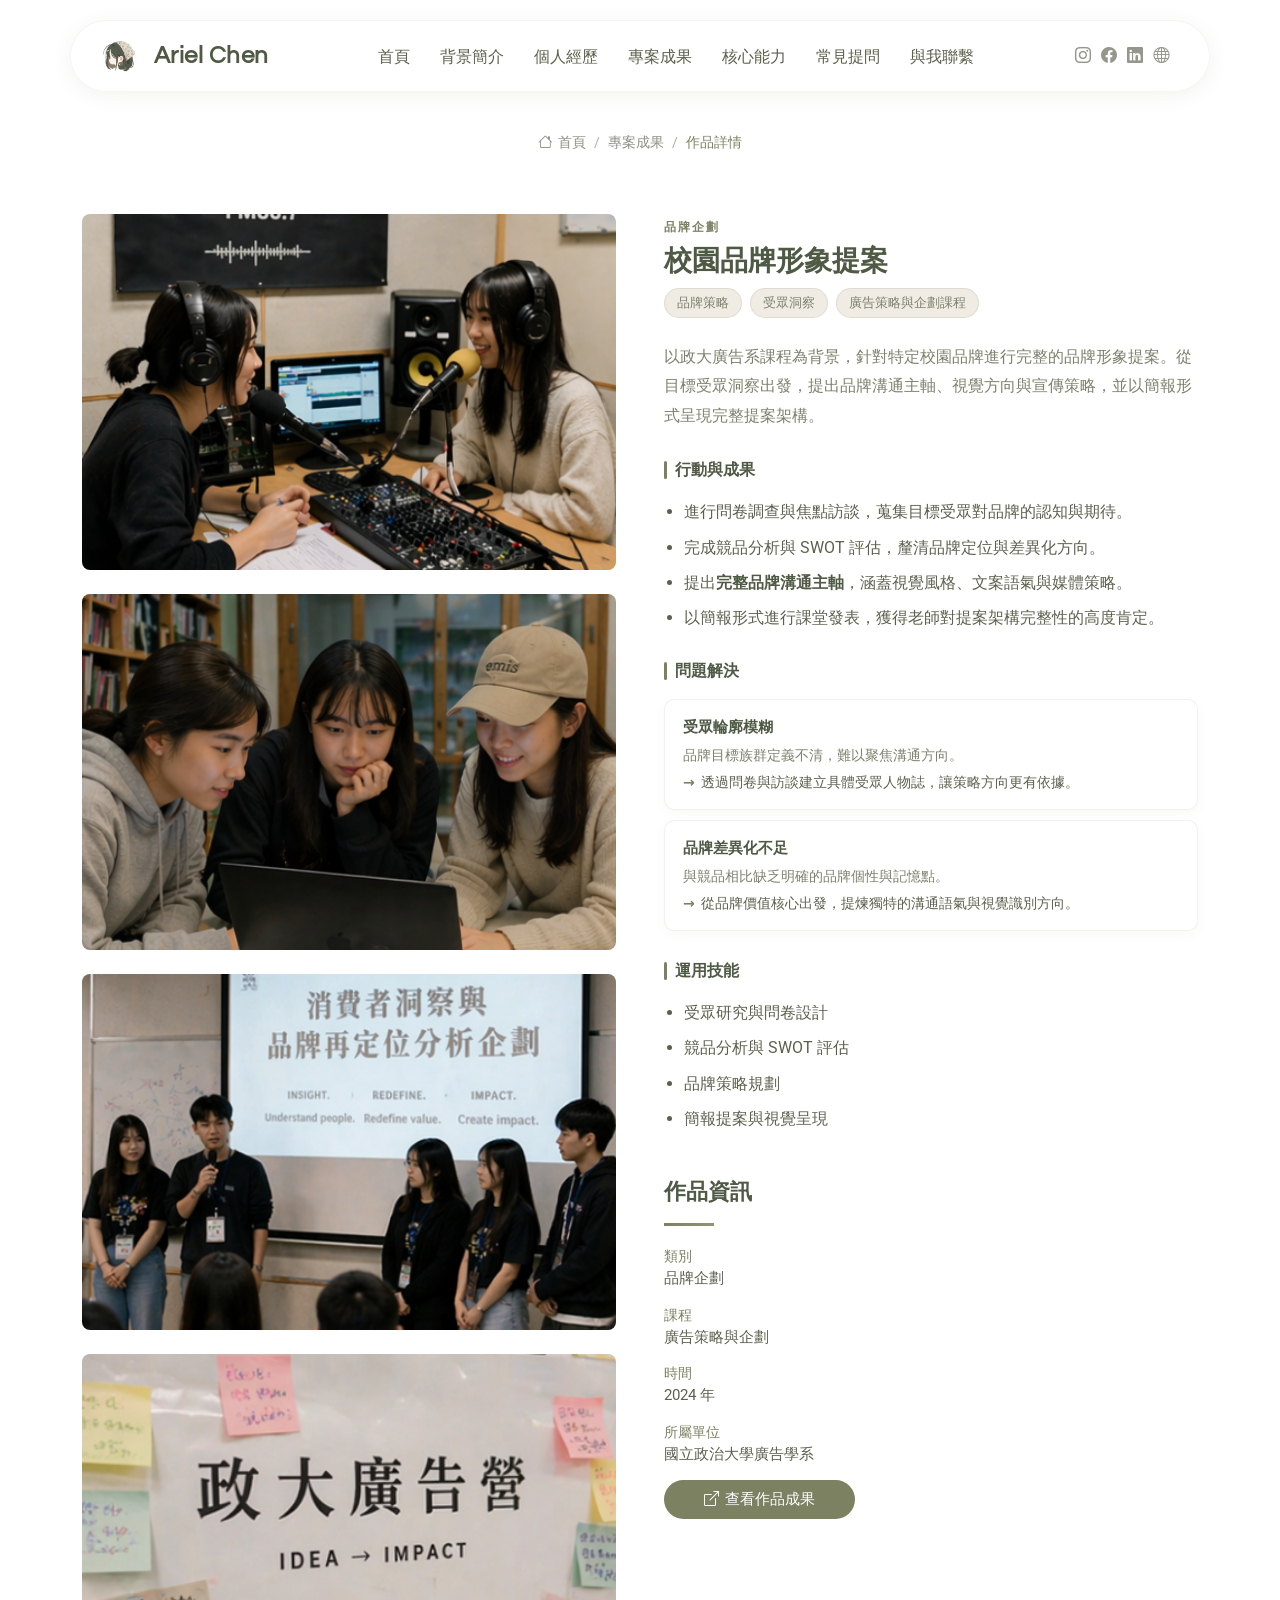
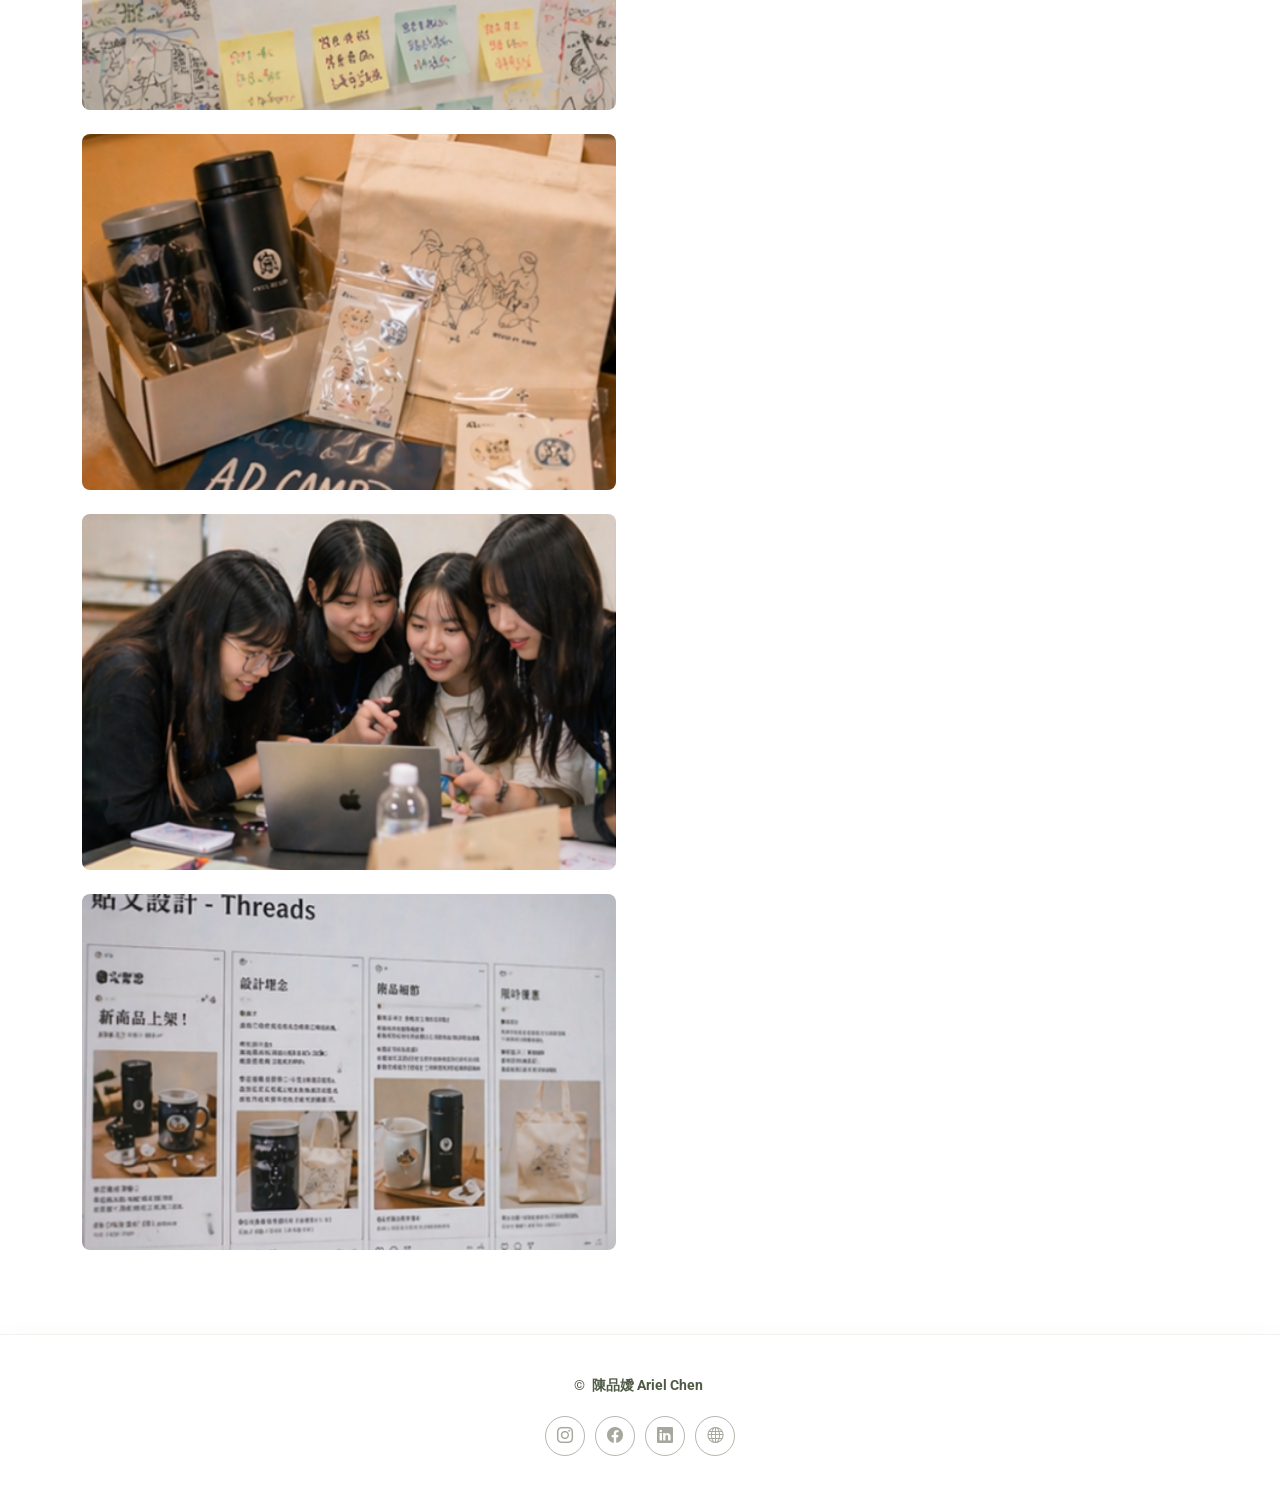
==== commit 302d1146: "Add files via upload" ====
--- a/portfolio-details-1.html
+++ b/portfolio-details-1.html
@@ -126,6 +126,19 @@
                   </div>
                 </div>
 
+                <div style="margin-top:1.75rem">
+                  <div style="display:flex; align-items:center; gap:8px; margin-bottom:1rem">
+                    <span style="width:3px; height:18px; background:var(--accent-color); border-radius:2px; display:inline-block"></span>
+                    <span style="font-size:1rem; font-weight:700; color:var(--heading-color)">運用技能</span>
+                  </div>
+                  <ul style="padding-left:1.25rem; margin:0; display:flex; flex-direction:column; gap:8px">
+                    <li style="color:var(--default-color); line-height:1.7">受眾研究與問卷設計</li>
+                    <li style="color:var(--default-color); line-height:1.7">競品分析與 SWOT 評估</li>
+                    <li style="color:var(--default-color); line-height:1.7">品牌策略規劃</li>
+                    <li style="color:var(--default-color); line-height:1.7">簡報提案與視覺呈現</li>
+                  </ul>
+                </div>
+
               </div>
 
               <div class="portfolio-info mt-5">
--- a/assets/css/main.css
+++ b/assets/css/main.css
@@ -1791,6 +1791,13 @@
 /*--------------------------------------------------------------
 # Portfolio Details Section
 --------------------------------------------------------------*/
+.portfolio-details .portfolio-description img,
+.portfolio-details .col-lg-6 > img {
+  width: 100%;
+  aspect-ratio: 3 / 2;
+  object-fit: cover;
+  border-radius: 8px;
+}
 .portfolio-details .portfolio-info h3 {
   font-size: 22px;
   font-weight: 700;
